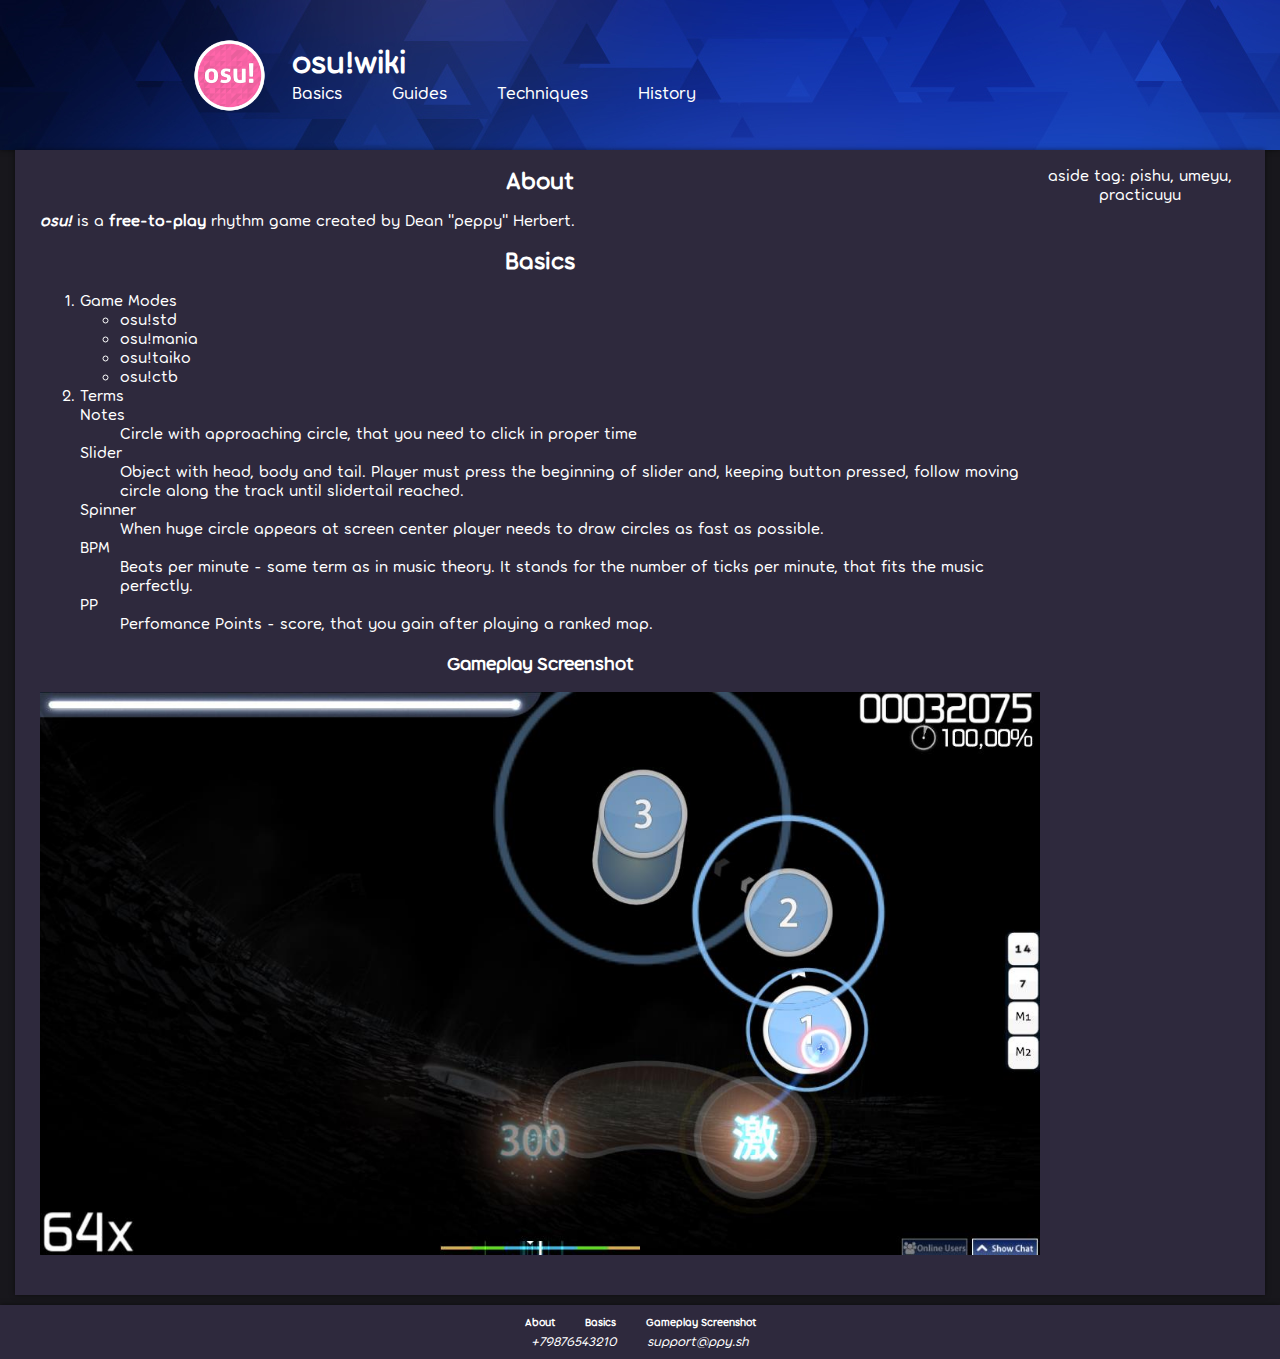
==== index.html @ c5af2c13 "first" ====
<html>
  <head>
    <meta charset="utf-8" />
    <link rel="icon" type="image/x-icon" href="./public/emodzi-osu.png">
    <link href="./styles/style.css" rel="stylesheet" type="text/css" />
    <title>osu!wiki</title>
  </head>
  <body>
    <div class="container">
      <header class="head">
        <div class="head-container">
          <a href="https://osu.ppy.sh"><img id="logo" src="./public/emodzi-osu.png" /></a>
          <div class="nav-container">
            <h1>osu!wiki</h1>
            <nav class="nav-top"><a href = "./basics">Basics</a><a href = "./guides">Guides</a><a href = "./techs">Techniques</a><a href="./history">History</a></nav>
          </div>
        </div>
      </header>
      <main class="content" style="display: flex;">
        <article>
          <section class="about-container">
            <h2 id="about">About</h2>
            <p>
              <i><b>osu!</b></i> is a <b>free-to-play</b> rhythm game created by Dean "peppy" Herbert.
            </p>
          </section>
          <section class="basics-container">
            <h2 id="basics">Basics</h2>
            <ol start="1">
              <li>
                Game Modes
                <ul type="circle">
                  <li><abbr title="osu!standart">osu!std</abbr></li>
                  <li>osu!mania</li>
                  <li>osu!taiko</li>
                  <li><abbr title="Catch The Beat">osu!ctb</abbr></li>
                </ul>
              </li>
              <li>
                Terms
                <dl>
                  <dt>Notes</dt>
                  <dd>Circle with approaching circle, that you need to click in proper time</dd>
                  <dt>Slider</dt>
                  <dd>
                    Object with head, body and tail. Player must press the beginning of slider and, keeping button
                    pressed, follow moving circle along the track until slidertail reached.
                  </dd>
                  <dt>Spinner</dt>
                  <dd>When huge circle appears at screen center player needs to draw circles as fast as possible.</dd>
                  <dt>BPM</dt>
                  <dd>
                    Beats per minute - same term as in music theory. It stands for the number of ticks per minute, that
                    fits the music perfectly.
                  </dd>
                  <dt>PP</dt>
                  <dd>Perfomance Points - score, that you gain after playing a ranked map.</dd>
                </dl>
              </li>
            </ol>
          </section>
          <section class="scrsh_container">
            <h3 id="scrsh">Gameplay Screenshot</h3>
            <img src="./public/123.jpg" usemap="#shape" />
            <map id="map" name="shape">
              <area
                alt="Hit Circle"
                title="Hit Circle"
                href="https://osu.ppy.sh/wiki/en/Hit_object/Hit_circle"
                coords="603.1465226198515,121.10735989196488,43.8217420661715"
                shape="circle"
              />
              <area
                alt="Hit Circle"
                title="Hit Circle"
                href="https://osu.ppy.sh/wiki/en/Hit_object/Hit_circle"
                coords="748.1566509115462,219.10871033085752,44.618501012829164"
                shape="circle"
              />
              <area
                alt="Hit Circle"
                title="Hit Circle"
                href="https://osu.ppy.sh/wiki/en/Hit_object/Hit_circle"
                coords="767.2788656313301,337.02903443619175,43.8217420661715"
                shape="circle"
              />
              <area
                alt="Slider"
                title="Slider"
                href="https://osu.ppy.sh/wiki/en/Gameplay/Hit_object/Slider"
                coords="525.860904794058,383.2410533423362,566.4956110735989,373.6799459824443,613.504388926401,368.89939230249826,662.1066846725186,376.8669817690749,698.757596218771,390.4118838622552,730.6279540850776,403.95678595543546,749.7501688048615,423.8757596218771,756.9209993247805,450.9655638082376,740.1890614449695,480.44564483457117,705.9284267386901,487.61647535449015,645.3747467927076,457.33963538149897,599.9594868332207,452.55908170155294,571.2761647535449,456.5428764348413,542.592842673869,466.10398379473327,514.7062795408507,451.7623227548953,505.14517218095875,424.6725185685347,508.3322079675894,400.7697501688048"
                shape="poly"
              />
              <area
                alt="HP Bar"
                title="HP Bar"
                href="https://osu.ppy.sh/wiki/en/Client/Interface/Health_bar"
                coords="502.7548953409858,26.293045239702902,1.5935178933153273,0"
                shape="rect"
              />
              <area
                alt="Accuracy"
                title="Accuracy"
                href="https://osu.ppy.sh/wiki/en/Gameplay/Accuracy"
                coords="392.0054017555705,543.3896016205266,606.3335584064821,560.9182984469952"
                shape="rect"
              />
            </map>
          </section>
        </article>
        <aside>aside tag: pishu, umeyu, practicuyu</aside>
      </main>
      <footer class="bottom">
        <nav id="bot-anchors">
          <h6><a href="#about">About</a></h6>
          <h6><a href="#basics">Basics</a></h6>
          <h6><a href="#scrsh">Gameplay Screenshot</a></h6>
        </nav>
        <address id="contacts">
          <a href="tel:+79876543210">+79876543210</a>
          <a href="mailto:support@ppy.sh">support@ppy.sh</a>
        </address>
      </footer>
    </div>
  </body>
  <script src="./js/main.js"></script>
</html>
---- styles/style.css ----
@font-face {
  font-family: "Torus";
  src: url("./Torus-Regular.734ed3ae.otf");
  font-weight: regular;
}

body {
  overflow-x: hidden;
  margin: 0;
  font-family: "Torus";
  background-color: #18171c;
  color: white;
}

#logo {
  width: 75px;
  height: 75px;
}

.head {
  background-image: url("../public/bg.jpg");
  animation: bgMove 300s linear infinite;
  box-shadow: 0px 0px 5px rgba(0, 0, 0, 0.5);
}

@keyframes bgMove {
  from {
    background-position: 0 0;
  }
  50% {
    background-position: 0 -1386;
  }
  to {
    background-position: 0 0;
  }
}

.head > div {
  color: white;
  display: flex;
  align-items: center;
  width: 70vw;
  height: 150px;
  margin: 0 auto;
}

.nav-container{
  width: 100%;
  height: 75px;
}

.nav-container > h1 {
  text-align: left;
  margin: 3 25;
}

.nav-top {
  display: flex;
  width: 50%;
}

.nav-top > a {
  margin: 0 25;
  font-size: 13pt;
}

.container {
  text-align: center;
}

.content {
  background-color: #2e293d;
  width: 1200px;
  margin: 0 auto;
  padding: 15 25;
  box-shadow: 0px 0px 5px rgba(0, 0, 0, 0.5);
}

section > p {
  text-align: left;
}

.bottom {
  margin-top: 10px;
  padding: 5 0;
  background-color: #2e293d;
  box-shadow: 0px 0px 5px rgba(0, 0, 0, 0.5);
}

.bottom > nav, address {
  width: 25vw;
  margin: 5 auto;
  display: flex;
  justify-content: center;
}

#bot-anchors > h6 {
  margin: 0 15;
}

#bot-anchors a:hover, #contacts > a:hover, .nav-top > a:hover {
  transition: .1s linear;
  color: #c2b8e0;
}

#contacts > a {
  font-size: 10pt;
  margin: 0 15;
}

a {
  color: inherit;
  text-decoration: none;
}

h1, h2, h6 {
  margin: 0;
}

.basics-container ol {
  text-align: left;
}

abbr {
  text-decoration: none;
}

.scrsh_container > img {
  width: 1000px;
  height: auto;
}

.scrsh_container {
  margin-bottom: 25px;
}
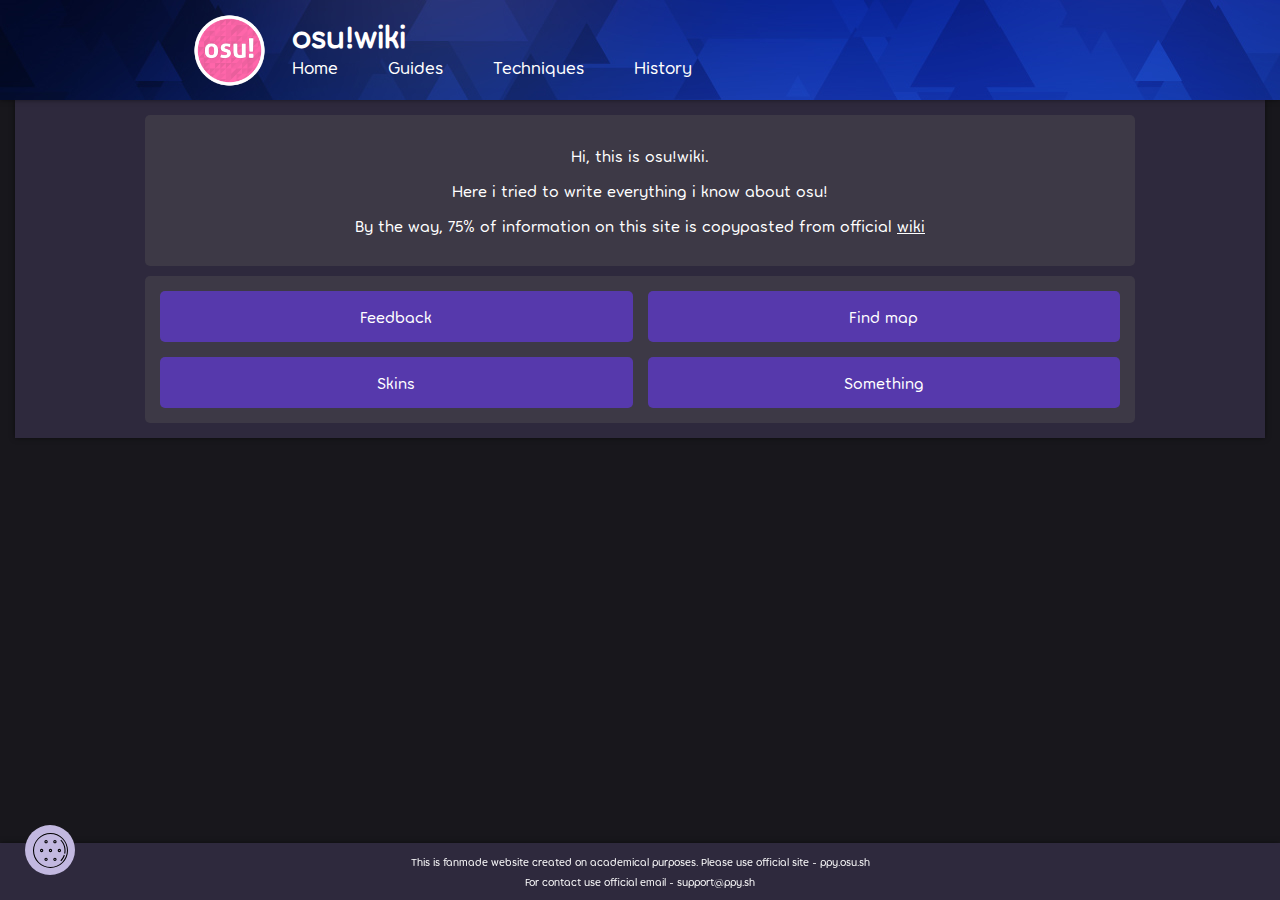
==== commit 6b1b36e0: "new" ====
--- a/index.html
+++ b/index.html
@@ -1,7 +1,8 @@
 <html>
   <head>
     <meta charset="utf-8" />
-    <link rel="icon" type="image/x-icon" href="./public/emodzi-osu.png">
+    <meta name="viewport" content="width=device-width, initial-scale=1" />
+    <link rel="icon" type="image/x-icon" href="./public/emodzi-osu.png" />
     <link href="./styles/style.css" rel="stylesheet" type="text/css" />
     <title>osu!wiki</title>
   </head>
@@ -12,116 +13,70 @@
           <a href="https://osu.ppy.sh"><img id="logo" src="./public/emodzi-osu.png" /></a>
           <div class="nav-container">
             <h1>osu!wiki</h1>
-            <nav class="nav-top"><a href = "./basics">Basics</a><a href = "./guides">Guides</a><a href = "./techs">Techniques</a><a href="./history">History</a></nav>
+            <nav class="nav-top">
+              <a href="./index.html">Home</a><a href="./guides">Guides</a><a href="./techs">Techniques</a
+              ><a href="./history">History</a>
+            </nav>
           </div>
+          <input type="checkbox" id="berger-btn" />
+          <label class="berger" for="berger-btn">
+            <div class="berger-line"></div>
+            <div class="berger-line"></div>
+            <div class="berger-line"></div>
+          </label>
+          <nav class="nav-mobile">
+            <div class="nav-mobile-item"><a href="./index.html">> Home</a></div>
+            <div class="nav-mobile-item"><a href="./guides">> Guides</a></div>
+            <div class="nav-mobile-item"><a href="./techs">> Techniques</a></div>
+            <div class="nav-mobile-item"><a href="./history">> History</a></div>
+          </nav>
         </div>
       </header>
-      <main class="content" style="display: flex;">
-        <article>
-          <section class="about-container">
-            <h2 id="about">About</h2>
-            <p>
-              <i><b>osu!</b></i> is a <b>free-to-play</b> rhythm game created by Dean "peppy" Herbert.
-            </p>
-          </section>
-          <section class="basics-container">
-            <h2 id="basics">Basics</h2>
-            <ol start="1">
-              <li>
-                Game Modes
-                <ul type="circle">
-                  <li><abbr title="osu!standart">osu!std</abbr></li>
-                  <li>osu!mania</li>
-                  <li>osu!taiko</li>
-                  <li><abbr title="Catch The Beat">osu!ctb</abbr></li>
-                </ul>
-              </li>
-              <li>
-                Terms
-                <dl>
-                  <dt>Notes</dt>
-                  <dd>Circle with approaching circle, that you need to click in proper time</dd>
-                  <dt>Slider</dt>
-                  <dd>
-                    Object with head, body and tail. Player must press the beginning of slider and, keeping button
-                    pressed, follow moving circle along the track until slidertail reached.
-                  </dd>
-                  <dt>Spinner</dt>
-                  <dd>When huge circle appears at screen center player needs to draw circles as fast as possible.</dd>
-                  <dt>BPM</dt>
-                  <dd>
-                    Beats per minute - same term as in music theory. It stands for the number of ticks per minute, that
-                    fits the music perfectly.
-                  </dd>
-                  <dt>PP</dt>
-                  <dd>Perfomance Points - score, that you gain after playing a ranked map.</dd>
-                </dl>
-              </li>
-            </ol>
-          </section>
-          <section class="scrsh_container">
-            <h3 id="scrsh">Gameplay Screenshot</h3>
-            <img src="./public/123.jpg" usemap="#shape" />
-            <map id="map" name="shape">
-              <area
-                alt="Hit Circle"
-                title="Hit Circle"
-                href="https://osu.ppy.sh/wiki/en/Hit_object/Hit_circle"
-                coords="603.1465226198515,121.10735989196488,43.8217420661715"
-                shape="circle"
-              />
-              <area
-                alt="Hit Circle"
-                title="Hit Circle"
-                href="https://osu.ppy.sh/wiki/en/Hit_object/Hit_circle"
-                coords="748.1566509115462,219.10871033085752,44.618501012829164"
-                shape="circle"
-              />
-              <area
-                alt="Hit Circle"
-                title="Hit Circle"
-                href="https://osu.ppy.sh/wiki/en/Hit_object/Hit_circle"
-                coords="767.2788656313301,337.02903443619175,43.8217420661715"
-                shape="circle"
-              />
-              <area
-                alt="Slider"
-                title="Slider"
-                href="https://osu.ppy.sh/wiki/en/Gameplay/Hit_object/Slider"
-                coords="525.860904794058,383.2410533423362,566.4956110735989,373.6799459824443,613.504388926401,368.89939230249826,662.1066846725186,376.8669817690749,698.757596218771,390.4118838622552,730.6279540850776,403.95678595543546,749.7501688048615,423.8757596218771,756.9209993247805,450.9655638082376,740.1890614449695,480.44564483457117,705.9284267386901,487.61647535449015,645.3747467927076,457.33963538149897,599.9594868332207,452.55908170155294,571.2761647535449,456.5428764348413,542.592842673869,466.10398379473327,514.7062795408507,451.7623227548953,505.14517218095875,424.6725185685347,508.3322079675894,400.7697501688048"
-                shape="poly"
-              />
-              <area
-                alt="HP Bar"
-                title="HP Bar"
-                href="https://osu.ppy.sh/wiki/en/Client/Interface/Health_bar"
-                coords="502.7548953409858,26.293045239702902,1.5935178933153273,0"
-                shape="rect"
-              />
-              <area
-                alt="Accuracy"
-                title="Accuracy"
-                href="https://osu.ppy.sh/wiki/en/Gameplay/Accuracy"
-                coords="392.0054017555705,543.3896016205266,606.3335584064821,560.9182984469952"
-                shape="rect"
-              />
-            </map>
-          </section>
-        </article>
-        <aside>aside tag: pishu, umeyu, practicuyu</aside>
+      <main class="content">
+        <section>
+          <p>Hi, this is osu!wiki.</p>
+          <p>Here i tried to write everything i know about osu!</p>
+          <p>
+            By the way, 75% of information on this site is copypasted from official
+            <a style="text-decoration: underline" href="https://osu.ppy.sh/wiki/en/Main_Page">wiki</a>
+          </p>
+        </section>
+        <section id="overview">
+          <div class="item" onclick="window.location.href = 'pages/feedback.html'">
+            <p>Feedback</p>
+          </div>
+          <div class="item" onclick="window.location.href = 'pages/findmap.html'">
+            <p>Find map</p>
+          </div>
+          <div class="item" onclick="window.location.href = 'pages/skins.html'">
+            <p>Skins</p>
+          </div>
+          <div class="item">
+            <p>Something</p>
+          </div>
+        </section>
       </main>
       <footer class="bottom">
-        <nav id="bot-anchors">
-          <h6><a href="#about">About</a></h6>
-          <h6><a href="#basics">Basics</a></h6>
-          <h6><a href="#scrsh">Gameplay Screenshot</a></h6>
-        </nav>
+        <div id="disclaimer">
+          <p>
+            This is fanmade website created on academical purposes. Please use official site -
+            <a href="ppy.osy.sh">ppy.osu.sh</a>
+          </p>
+        </div>
         <address id="contacts">
-          <a href="tel:+79876543210">+79876543210</a>
-          <a href="mailto:support@ppy.sh">support@ppy.sh</a>
+          <p>For contact use official email - <a href="mailto:support@ppy.sh">support@ppy.sh</a></p>
         </address>
       </footer>
     </div>
+    <div id="cookie-notif">
+      <img src="./public/cookie-svgrepo-com.svg" width="35" height="auto" />
+      <div id="cookie-txt">Accept or deny some of cookies:</div>
+      <div id="c1" class="cookie" style="margin-top: 45px">Cookie 1</div>
+      <div id="c2" class="cookie">Cookie 2</div>
+      <div id="c3" class="cookie">Cookie 3</div>
+      <div id="c4" class="cookie">Cookie 4</div>
+    </div>
   </body>
+  <script src="./js/anime.min.js"></script>
   <script src="./js/main.js"></script>
 </html>
--- a/styles/style.css
+++ b/styles/style.css
@@ -13,11 +13,14 @@
 }
 
 #logo {
+  position: relative;
   width: 75px;
   height: 75px;
 }
 
 .head {
+  z-index: 100;
+  position: sticky;
   background-image: url("../public/bg.jpg");
   animation: bgMove 300s linear infinite;
   box-shadow: 0px 0px 5px rgba(0, 0, 0, 0.5);
@@ -35,16 +38,16 @@
   }
 }
 
-.head > div {
+.head-container {
   color: white;
   display: flex;
   align-items: center;
   width: 70vw;
-  height: 150px;
+  height: 100px;
   margin: 0 auto;
 }
 
-.nav-container{
+.nav-container {
   width: 100%;
   height: 75px;
 }
@@ -69,43 +72,47 @@
 }
 
 .content {
+  display: flex;
+  justify-content: center;
+  flex-direction: column;
   background-color: #2e293d;
-  width: 1200px;
+  max-width: 1200px;
+  min-width: 700px;
   margin: 0 auto;
+  margin-bottom: 100px;
   padding: 15 25;
   box-shadow: 0px 0px 5px rgba(0, 0, 0, 0.5);
 }
 
-section > p {
-  text-align: left;
-}
-
-.bottom {
-  margin-top: 10px;
-  padding: 5 0;
-  background-color: #2e293d;
-  box-shadow: 0px 0px 5px rgba(0, 0, 0, 0.5);
-}
-
-.bottom > nav, address {
-  width: 25vw;
-  margin: 5 auto;
-  display: flex;
-  justify-content: center;
-}
-
-#bot-anchors > h6 {
-  margin: 0 15;
-}
-
-#bot-anchors a:hover, #contacts > a:hover, .nav-top > a:hover {
-  transition: .1s linear;
+section {
+  background-color: #3d3946;
+  padding: 15px;
+  border-radius: 5px;
+  width: 80%;
+  margin: 0 auto;
+}
+
+#overview {
+  margin-top: 10;
+  display: grid;
+  grid-template-columns: 1fr 1fr;
+  grid-template-rows: 1fr 1fr;
+  gap: 15px;
+}
+
+.item {
+  cursor: pointer;
+  border-radius: 5px;
+  background-color: #5639ac;
+}
+
+.item:active {
+  background-color: #45289b;
+}
+
+a:hover {
+  transition: 0.1s linear;
   color: #c2b8e0;
-}
-
-#contacts > a {
-  font-size: 10pt;
-  margin: 0 15;
 }
 
 a {
@@ -113,23 +120,274 @@
   text-decoration: none;
 }
 
-h1, h2, h6 {
-  margin: 0;
-}
-
-.basics-container ol {
-  text-align: left;
-}
-
-abbr {
-  text-decoration: none;
-}
-
-.scrsh_container > img {
-  width: 1000px;
-  height: auto;
-}
-
-.scrsh_container {
-  margin-bottom: 25px;
-}
+.bottom {
+  position: fixed;
+  bottom: 0;
+  width: 100vw;
+  padding: 5 0;
+  background-color: #2e293d;
+  font-size: 8pt;
+  box-shadow: 0px 0px 5px rgba(0, 0, 0, 0.5);
+}
+
+.bottom p {
+  margin: 7 0;
+}
+
+address {
+  font-style: normal;
+}
+
+#map-id {
+  background-color: transparent;
+  font-family: "Torus";
+  font-size: 20px;
+  color: white;
+  width: 15em;
+  height: 2em;
+  border: none;
+  border-bottom: 2px solid white;
+  outline: none;
+  margin-left: 2em;
+  transition: width 0.3s ease-out;
+}
+
+#map-id:focus {
+  width: 90%;
+}
+
+#map-id:focus::placeholder {
+  font-size: 0;
+}
+
+.findmap-video-container {
+  display: flex;
+  flex-direction: column;
+}
+
+.player-container {
+  position: relative;
+  margin-top: 30px;
+  margin-bottom: 15px;
+  width: 100%;
+  text-align: center;
+}
+
+.player-container:hover::after {
+  content: "videoname";
+  position: absolute;
+  font-size: 26px;
+  top: -20%;
+  left: 40%;
+}
+
+#findmap-loading {
+  position: absolute;
+  left: 50%;
+  top: 50%;
+}
+
+input {
+  width: fit-content;
+  margin: 5 0;
+  background-color: transparent;
+  font-family: "Torus";
+  font-size: 15px;
+  color: white;
+  border: none;
+  border-bottom: 2px solid white;
+  outline: none;
+}
+
+input[type^="submit"] {
+  background-color: white;
+  border: 0;
+  color: black;
+  border-radius: 5px;
+  font-size: 20px;
+  transition: 0.1s;
+}
+
+input[type^="submit"]:active {
+  background-color: gray;
+}
+
+textarea {
+  width: 300px;
+  height: 150px;
+}
+
+.berger {
+  visibility: hidden;
+  width: 40px;
+  cursor: pointer;
+}
+
+.berger-line {
+  height: 4px;
+  background-color: white;
+  width: 40px;
+  border-radius: 4px;
+  margin: 10 0;
+}
+
+.nav-mobile {
+  display: none;
+}
+
+#berger-btn:checked ~ .nav-mobile {
+  user-select: none;
+  display: block;
+  position: absolute;
+  color: #87868a;
+  top: 75px;
+  left: 0px;
+  width: 100vw;
+  background-color: #24222a;
+  animation: menu-drop 0.3s ease-out;
+  animation-fill-mode: forwards;
+}
+
+.nav-mobile-item {
+  font-size: 18px;
+  width: fit-content;
+  height: fit-content;
+  margin: 15 0;
+  margin-left: 25px;
+}
+
+.nav-mobile-item > a:hover {
+  color: white;
+}
+
+#berger-btn:checked ~ .berger {
+  animation: menu-rotate 0.3s linear;
+}
+
+.images-container {
+  display: flex;
+  flex-wrap: wrap;
+  justify-content: center;
+  padding: 30 30;
+}
+
+.skin-image-container {
+  position: relative;
+  flex: auto;
+  min-width: fit-content;
+  min-height: fit-content;
+  margin: 15 15;
+}
+
+.skin-image-container > img:hover {
+  transition: 0.1s linear;
+  filter: blur(3px);
+}
+
+.skin-image-container:hover::after {
+  content: attr(skin);
+  font-size: 36px;
+  position: absolute;
+  top: 40%;
+  left: 40%;
+}
+
+@keyframes menu-drop {
+  from {
+    height: 0px;
+  }
+  to {
+    height: 166px;
+  }
+}
+
+@keyframes menu-rotate {
+  from {
+    rotate: 0deg;
+  }
+  50% {
+    rotate: 90deg;
+  }
+  to {
+    rotate: 180deg;
+  }
+}
+
+#berger-btn {
+  opacity: 0;
+}
+
+@media screen and (max-width: 700px) {
+  .nav-top {
+    visibility: hidden;
+    width: 0;
+  }
+  .head {
+    min-width: 340px;
+  }
+  .head-container {
+    width: 90vw;
+    height: 75px;
+  }
+  .nav-container {
+    height: 60px;
+  }
+  .nav-container > h1 {
+    line-height: 60px;
+    margin: 0;
+    margin-left: 20px;
+  }
+  #logo {
+    width: 60px;
+    height: auto;
+  }
+  .content {
+    min-width: 340px;
+  }
+  #overview {
+    display: flex;
+    flex-direction: column;
+  }
+  html {
+    min-height: 700px;
+  }
+  .berger {
+    visibility: visible;
+  }
+}
+
+#cookie-notif {
+  width: 50px;
+  height: 50px;
+  border-radius: 50%;
+  background-color: #c2b8e0;
+  position: fixed;
+  bottom: 25px;
+  left: 25px;
+}
+
+#cookie-notif > img {
+  position: absolute;
+  top: 15%;
+  left: 15%;
+}
+
+.cookie {
+  cursor: pointer;
+  opacity: 0;
+  width: 100%;
+  height: 40px;
+  text-align: center;
+  line-height: 40px;
+}
+
+.cookie:hover {
+  background-color: #a096be;
+}
+
+#cookie-txt {
+  opacity: 0;
+  position: absolute;
+  top: 4.5%;
+  left: 18%;
+}
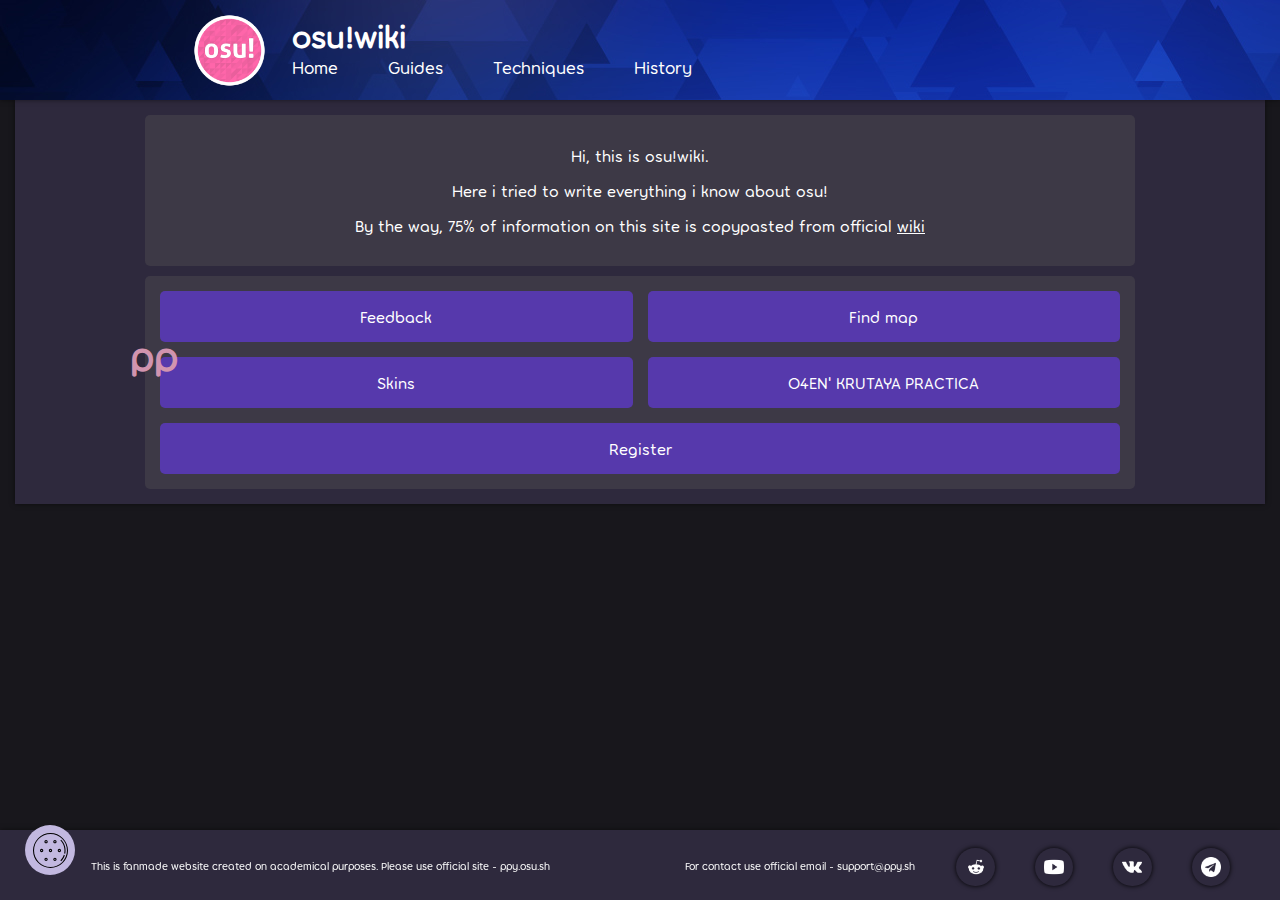
==== commit b40ed987: "js" ====
--- a/index.html
+++ b/index.html
@@ -6,6 +6,11 @@
     <link href="./styles/style.css" rel="stylesheet" type="text/css" />
     <title>osu!wiki</title>
   </head>
+  <style>
+    body {
+      overflow-y: hidden;
+    }
+  </style>
   <body>
     <div class="container">
       <header class="head">
@@ -51,21 +56,30 @@
           <div class="item" onclick="window.location.href = 'pages/skins.html'">
             <p>Skins</p>
           </div>
-          <div class="item">
-            <p>Something</p>
+          <div class="item" onclick="window.location.href = 'pages/topplayers.html'">
+            <p>O4EN' KRUTAYA PRACTICA</p>
+          </div>
+          <div class="item" onclick="window.location.href = 'pages/register.html'">
+            <p>Register</p>
           </div>
         </section>
       </main>
       <footer class="bottom">
-        <div id="disclaimer">
+        <div class="bottom-dis" id="disclaimer">
           <p>
             This is fanmade website created on academical purposes. Please use official site -
             <a href="ppy.osy.sh">ppy.osu.sh</a>
           </p>
         </div>
-        <address id="contacts">
+        <address class="address" id="contacts">
           <p>For contact use official email - <a href="mailto:support@ppy.sh">support@ppy.sh</a></p>
         </address>
+        <div class="socials" id="socials">
+          <div class="socials-image-container"><img src="./public/reddit.png"></div>
+          <div class="socials-image-container"><img src="./public/youtube.png"></div>
+          <div class="socials-image-container"><img src="./public/vk-social-network-logo.png"></div>
+          <div class="socials-image-container"><img src="./public/telegram.png"></div>
+        </div>
       </footer>
     </div>
     <div id="cookie-notif">
@@ -76,7 +90,61 @@
       <div id="c3" class="cookie">Cookie 3</div>
       <div id="c4" class="cookie">Cookie 4</div>
     </div>
+    <div id="pp" class="ontop">pp</div>
   </body>
   <script src="./js/anime.min.js"></script>
   <script src="./js/main.js"></script>
+  <script>
+    const getParabola = (gap) => {
+      let duration = 1500;
+      let x1 = 0, y1 = 0, x3 = anime.random(-100, 100), y3 = 0, x2 = (x1 + x3) / 2, y2 = -100;
+      let denom = (x1 - x2) * (x1 - x3) * (x2 - x3);
+      let A     = (x3 * (y2 - y1) + x2 * (y1 - y3) + x1 * (y3 - y2)) / denom;
+      let B     = (x3*x3 * (y1 - y2) + x2*x2 * (y3 - y1) + x1*x1 * (y2 - y3)) / denom;
+      let C     = (x2 * x3 * (x2 - x3) * y1 + x3 * x1 * (x3 - x1) * y2 + x1 * x2 * (x1 - x2) * y3) / denom;
+      let parabola = [[], []];
+      if (x3 > 0) {
+        for (let x = 0; x < 200; x += gap) {
+          parabola[0].push({value: x, duration: duration/(200 / gap)});
+          parabola[1].push({value: A * x * x + B * x + C, duration: duration/(200 / gap)});
+        }
+      }
+      else {
+        for (let x = 0; x > -200; x -= gap) {
+          parabola[0].push({value: x, duration: duration/(200 / gap)});
+          parabola[1].push({value: A * x * x + B * x + C, duration: duration/(200 / gap)});
+        }
+      }
+      return parabola;
+    }
+    let pp = document.getElementById("pp");
+    let interval;
+    pp.onmousedown = function() {
+      jump(true)
+    }
+    pp.onmouseup = function() {
+      jump(false);
+    }
+    const jump = (e) => {
+      if (e)
+        interval = setInterval(() => {
+          let appended = document.body.appendChild(pp.cloneNode(true));
+          appended.classList.remove("ontop");
+          let parabola = getParabola(1);
+          anime({
+            targets: appended,
+            duration: 500,
+            translateX: parabola[0],
+            translateY: parabola[1],
+            easing: "easeInQuint",
+            complete: () => {
+              document.body.removeChild(appended);
+            }
+          });
+        }, 10);
+      else {
+        clearInterval(interval);
+      }
+    }
+  </script>
 </html>
--- a/styles/style.css
+++ b/styles/style.css
@@ -96,8 +96,28 @@
   margin-top: 10;
   display: grid;
   grid-template-columns: 1fr 1fr;
-  grid-template-rows: 1fr 1fr;
+  grid-template-rows: 1fr 1fr 1fr;
+  grid-template-areas: 
+      "item1 item2"
+      "item3 item4"
+      "item5 item5";
   gap: 15px;
+}
+
+.item:nth-child(1){
+  grid-area: item1;
+}
+.item:nth-child(2){
+  grid-area: item2;
+}
+.item:nth-child(3){
+  grid-area: item3;
+}
+.item:nth-child(4){
+  grid-area: item4;
+}
+.item:nth-child(5){
+  grid-area: item5;
 }
 
 .item {
@@ -128,11 +148,23 @@
   background-color: #2e293d;
   font-size: 8pt;
   box-shadow: 0px 0px 5px rgba(0, 0, 0, 0.5);
+  display: grid;
+  height: 60px;
+  grid-template-columns: 2fr 1fr 1fr; 
+  grid-template-rows: 1fr; 
+  gap: 0px 0px;
+  grid-template-areas: 
+    "bottom-dis address socials";
+  align-items: center;
 }
 
 .bottom p {
   margin: 7 0;
 }
+
+.bottom-dis { grid-area: bottom-dis; }
+.address { grid-area: address; }
+.socials { grid-area: socials; }
 
 address {
   font-style: normal;
@@ -173,19 +205,30 @@
   text-align: center;
 }
 
-.player-container:hover::after {
-  content: "videoname";
-  position: absolute;
-  font-size: 26px;
-  top: -20%;
-  left: 40%;
-}
-
 #findmap-loading {
   position: absolute;
   left: 50%;
   top: 50%;
 }
+
+#feedback-container {
+  display: grid; 
+  width: 50%;
+  margin: auto;
+  grid-template-columns: 1fr 1fr; 
+  grid-template-rows: 1fr 5fr 1fr;
+  align-items: center;
+  gap: 0px 0px; 
+  grid-template-areas: 
+    "feedback-i1 feedback-i2"
+    "feedback-i3 feedback-i3"
+    "feedback-i4 feedback-i5"; 
+}
+.feedback-i3 { grid-area: feedback-i3; }
+.feedback-i4 { grid-area: feedback-i4; }
+.feedback-i5 { grid-area: feedback-i5; }
+.feedback-i1 { grid-area: feedback-i1; }
+.feedback-i2 { grid-area: feedback-i2; }
 
 input {
   width: fit-content;
@@ -264,13 +307,6 @@
   animation: menu-rotate 0.3s linear;
 }
 
-.images-container {
-  display: flex;
-  flex-wrap: wrap;
-  justify-content: center;
-  padding: 30 30;
-}
-
 .skin-image-container {
   position: relative;
   flex: auto;
@@ -284,14 +320,6 @@
   filter: blur(3px);
 }
 
-.skin-image-container:hover::after {
-  content: attr(skin);
-  font-size: 36px;
-  position: absolute;
-  top: 40%;
-  left: 40%;
-}
-
 @keyframes menu-drop {
   from {
     height: 0px;
@@ -315,6 +343,36 @@
 
 #berger-btn {
   opacity: 0;
+}
+
+@media screen and (max-width: 1150px) {
+  .bottom {
+    height: 50px;
+    grid-template-columns: 3fr 1fr; 
+    grid-template-rows: 1fr 1fr; 
+    gap: 0px 0px; 
+    grid-template-areas: 
+      "bottom-dis socials"
+      "address socials"; 
+  }
+}
+
+@media screen and (max-width: 800px) {
+  .bottom {
+    grid-template-columns: 1fr; 
+    grid-template-rows: 1fr 1fr 1fr; 
+    gap: 0px 0px; 
+    height: 130px;
+    grid-template-areas: 
+      "bottom-dis"
+      "address"
+      "socials"; 
+  }
+  #socials {
+    width: 100%;
+    justify-content: center;
+    left: 0;
+  }
 }
 
 @media screen and (max-width: 700px) {
@@ -391,3 +449,517 @@
   top: 4.5%;
   left: 18%;
 }
+
+#bar1{
+  display: flex;
+  justify-content: space-around;
+  align-items: center;
+  flex-wrap: wrap;
+}
+
+.cws_box{
+  position: relative;
+  width:200px;
+  height: 300px;
+  display: flex;
+  justify-content: center;
+  align-items: center;
+  margin: 40px 30px;
+  transition: 0.5s;
+}
+
+.cws_box::before{
+  content: '';
+  position: absolute;
+  top: 0;
+  left: 50px;
+  width: 50%;
+  height: 100%;
+  text-decoration: none;
+  background-color: #fff;
+  border-radius: 8px;
+  transition: 0.5s;
+  transform: skewX(15deg);
+}
+
+.cws_box::after{
+  content: '';
+  position: absolute;
+  top: 0;
+  left: 50px;
+  width: 50%;
+  height: 100%;
+  text-decoration: none;
+  background-color: #fff;
+  border-radius: 8px;
+  transform: skewX(15deg);
+  transition: 0.5s;
+  filter: blur(30px);
+}
+
+.cws_box:hover:before,
+.cws_box:hover:after{
+  transform: skewX(0deg);
+  left: 10px;
+  width: calc(100% - 60px);
+}
+
+.cws_box:nth-child(1):before,
+.cws_box:nth-child(1):after{
+  background:linear-gradient(315deg, #ffbc00, #ff0058);
+}
+
+.cws_box:nth-child(2):before,
+.cws_box:nth-child(2):after{
+  background:linear-gradient(315deg, #03a9f4, #ff0058);
+}
+
+.cws_box:nth-child(3):before,
+.cws_box:nth-child(3):after{
+  background:linear-gradient(315deg, #4dff03, #00d0ff);
+}
+
+.cws_box span{
+  display: block;
+  position: absolute;
+  top: 0;
+  left: 0;
+  right: 0;
+  bottom: 0;
+  z-index: 5;
+  pointer-events: none;
+}
+
+.cws_box span::before{
+  content: '';
+  position: absolute;
+  top: 0;
+  left: 0;
+  width: 0;
+  height: 0;
+  border-radius: 8px;
+  background: rgba(255,255,255,0.1);
+  backdrop-filter: blur(10px);
+  opacity: 0;
+  transition: 0.1s;
+  animation: animate 2s ease-in-out infinite;
+  box-shadow: 0 5px 15px rgba(0,0,0,0.08);
+}
+
+.cws_box:hover span::before{
+  top: -25px;
+  left:50px;
+  width: 50px;
+  height: 50px;
+  opacity: 1;
+}
+
+.cws_box span::after{
+  content: '';
+  position: absolute;
+  bottom: 0;
+  right: 0;
+  width: 100%;
+  height: 100%;
+  border-radius: 8px;
+  background: rgba(255,255,255,0.1);
+  backdrop-filter: blur(10px);
+  opacity: 0;
+  transition: 0.5s;
+  animation: animate 2s ease-in-out infinite;
+  box-shadow: 0 5px 15px rgba(0,0,0,0.08);
+  animation-delay: -1s;;
+}
+
+.cws_box:hover span::after{
+  bottom: -10px;
+  right:30px;
+  width: 60px;
+  height: 60px;
+  opacity: 1;
+}
+
+@keyframes animate {
+  0%, 100%{
+      transform: translateY(10px);
+  }
+  50%{
+      transform: translate(-10px);
+  }
+}
+
+.cws_content{
+  position: relative;
+  left: 0;
+  padding: 20px 10px;
+  background-color: rgba(255, 255, 255, 0.05);
+  backdrop-filter: blur(10px);
+  border-radius: 8px;
+  box-shadow: 0 5px 15px rgba(0,0,0,0.1);
+  z-index: 1;
+  transition:0.5s;
+  color: #fff;
+}
+
+.cws_box:hover .cws_content{
+  left: -20px;
+  padding: 10px 10px;
+}
+
+.cws_content h2{
+  font-size: 2em;
+  color: #fff;
+  line-height: 1.4em;
+}
+
+.cws_box .cws_content a:hover{
+  background-color: #ffcf4d;
+  border: 1px solid rgba(255, 0, 88, 0.4);
+  box-shadow: 0 1px 15px rgba(1, 1, 1, 0.2);
+}
+
+#socials {
+  display: flex;
+  position: absolute;
+  right: 30px;
+  bottom: 9px;
+}
+
+.socials-image-container {
+  cursor: pointer;
+  position: relative;
+  width: 38.4px;
+  height: 38.4px;
+  margin: 0 20;
+  box-shadow: 0 0 5px #000;
+  border-radius: 50%;
+  overflow: hidden;
+}
+
+#socials img {
+  position: absolute;
+  left: 9.2px;
+  top: 9.2px;
+  width: 20px;
+  height: 20px;
+  filter: invert(100%) sepia(100%) saturate(2%) hue-rotate(146deg) brightness(104%) contrast(101%);
+}
+
+.socials-image-container::before {
+  content: '';
+  width: 0;
+  height: 0;
+  position: absolute;
+  top: 50%;
+  left: 50%;
+  transition: 0.2s;
+  background: radial-gradient(circle, #b92b27, #1565c0);
+  border-radius: 50%;
+}
+
+.socials-image-container:hover::before {
+  animation: fulfill 0.2s linear forwards;
+}
+
+@keyframes fulfill {
+  100% {
+    width: 100%;
+    height: 100%;
+    top: 0;
+    left: 0;
+  }
+}
+
+#bar2{
+  margin-top: 30px;
+  display: flex;
+  justify-content: space-around;
+  transition: 0.5s;
+}
+
+.card {
+  z-index: 101;
+  overflow: hidden;
+  position: relative;
+  padding: 10 10;
+  font-size: 30px;
+  width: 200px;
+  height: 300px;
+  border-radius: 10px;
+  transition: 0.5s;
+}
+
+.card:nth-child(1) {
+  background: linear-gradient(to top, #1a2a6c, #b21f1f, #fdbb2d);
+}
+
+.card:nth-child(2) {
+  background: linear-gradient(to top, #fc466b, #3f5efb);
+}
+
+.card:nth-child(3) {
+  background: linear-gradient(to top, #373b44, #4286f4);
+}
+
+.card::before {
+  position: absolute;
+  left: -25%;
+  top: -150;
+  width: 150%;
+  height: 300px;
+  background-color: #2e293d;
+  border-radius: 50%;
+  content: '';
+}
+
+.card p {
+  position: relative;
+  z-index: 100;
+  margin: 0;
+}
+
+#bar2:hover .card{
+  filter: blur(10px);
+  scale: 0.9;
+}
+
+#bar2 .card:hover {
+  filter: blur(0px);
+  scale: 1.05;
+}
+
+#bar3{
+  margin-top: 30px;
+  display: flex;
+  justify-content: space-around;
+  transition: 0.5s;
+}
+
+.snake {
+  position: relative;
+  overflow: hidden;
+  padding: 10 10;
+  font-size: 30px;
+  width: 200px;
+  height: 300px;
+  box-shadow: 0 0 10px #000a;
+  transition: 0.5s;
+  background: linear-gradient(90deg, rgba(0,0,0,0.5) 0%, rgba(22,112,240,0.5) 45%, rgba(22,112,240,0.5) 50%, rgba(0,26,131,0.5) 50%, rgba(0,26,131,0.5) 55%, rgba(0,0,0,0.5) 100%);
+}
+
+#bar3:hover .snake{
+  opacity: 0.5;
+}
+
+ #bar3 .snake:hover {
+  opacity: 1;
+}
+
+.snake span:nth-child(1) {
+  position: absolute;
+  top: 0;
+  left: 0;
+  width: 100%;
+  height: 2px;
+  background: linear-gradient(to right, #0c002b, #1779ff);
+  animation: animate1 1s linear infinite;
+}
+
+@keyframes animate1 {
+  0% {
+      transform: translateX(-100%);
+  }
+  100% {
+      transform: translateX(100%);
+  }
+}
+
+.snake span:nth-child(2) {
+  position: absolute;
+  top: 0;
+  right: 0;
+  width: 2px;
+  height: 100%;
+  background: linear-gradient(to bottom, #0c002b, #1779ff);
+  animation: animate2 1s linear infinite;
+  animation-delay: 0.5s;
+  transform: translateY(-100%);
+}
+
+@keyframes animate2 {
+  0% {
+      transform: translateY(-100%);
+  }
+  100% {
+      transform: translateY(100%);
+  }
+}
+
+.snake span:nth-child(3) {
+  position: absolute;
+  right: 0;
+  bottom: 0;
+  width: 100%;
+  height: 2px;
+  background: linear-gradient(to left, #0c002b, #1779ff);
+  animation: animate3 1s linear infinite;
+  animation-delay: 1s;
+  transform: translateX(100%);
+}
+
+@keyframes animate3 {
+  0% {
+      transform: translateX(100%);
+  }
+  100% {
+      transform: translateX(-100%);
+  }
+}
+
+.snake span:nth-child(4) {
+  position: absolute;
+  bottom: 0;
+  left: 0;
+  width: 2px;
+  height: 100%;
+  background: linear-gradient(to top, #0c002b, #1779ff);
+  animation: animate4 1s linear infinite;
+  animation-delay: 1.5s;
+  transform: translateY(100%);
+}
+
+@keyframes animate4 {
+  0% {
+      transform: translateY(100%);
+  }
+  100% {
+      transform: translateY(-100%);
+  }
+}
+
+
+.images-container {
+  display: grid; 
+  width: 70%;
+  grid-template-columns: 2fr 3fr 2fr; 
+  grid-template-rows: 2fr .5fr .5fr 2fr; 
+  gap: 10px; 
+  grid-template-areas: 
+    "a b b"
+    "a c g"
+    "f c d"
+    "e e d";
+}
+
+.images-container:hover .img {filter: blur(5px);}
+.images-container .img:hover {filter: blur(0px);}
+
+.images-container div {
+  position: relative;
+  transition: 0.1s;
+}
+
+.images-container div img {
+  width: 100%;
+  height: 100%;
+}
+
+.images-container div:hover::after {
+  content: 'skin';
+  font-size: 20px;
+  position: absolute;
+  width: 20px;
+  height: 20px;
+  bottom: 10px;
+  left: calc(50% - 20px);
+}
+
+
+.a { grid-area: a; }
+.b { grid-area: b; }
+.c { grid-area: c; }
+.d { grid-area: d; }
+.e { grid-area: e; }
+.f { grid-area: f; }
+.g { grid-area: g; }
+
+#auth-container {
+  position: relative;
+  background-color:#2b2a33;
+  width: 40%;
+  height: 200px;
+  border-radius: 15px;
+  margin: 30 auto;
+  display: flex;
+  flex-direction: column;
+  justify-content: space-around;
+}
+
+#auth-container span {
+  position: absolute;
+  background-color: #524f5a55;
+  border-radius: 15px;
+  backdrop-filter: blur(5px);
+  box-shadow: 0 0 10px #0002;
+  animation: anim 5s infinite linear;
+}
+
+@keyframes anim {
+  0%, 100%{
+    transform: translateY(5px);
+  }
+  50%{
+      transform: translateY(-5px);
+  }
+}
+
+#auth-container span:nth-child(4){
+  top: -30px;
+  left: -30px;
+  width: 80px;
+  height: 80px;
+}
+
+#auth-container span:nth-child(5){
+  bottom: -30px;
+  right: 20px;
+  width: 70px;
+  height: 70px;
+  animation-delay: .5s;
+  animation-duration: 6s;
+}
+
+#auth-container span:nth-child(6){
+  left: -50px;
+  bottom: 20px;
+  width: 60px;
+  height: 60px;
+  animation-delay: .25s;
+  animation-duration: 7s;
+}
+
+#auth-container span:nth-child(7){
+  top: 60px;
+  right: -25px;
+  width: 50px;
+  height: 50px;
+  animation-delay: .75s;
+  animation-duration: 8s;
+}
+
+#pp {
+  user-select: none;
+  position: absolute;
+  width: 50px;
+  height: 50px;
+  font-size: 40px;
+  font-weight: 600;
+  color: #d194af;
+  top: 330px;
+  left: 130px;
+  cursor: pointer;
+}
+
+.ontop {
+  z-index: 100000;
+}